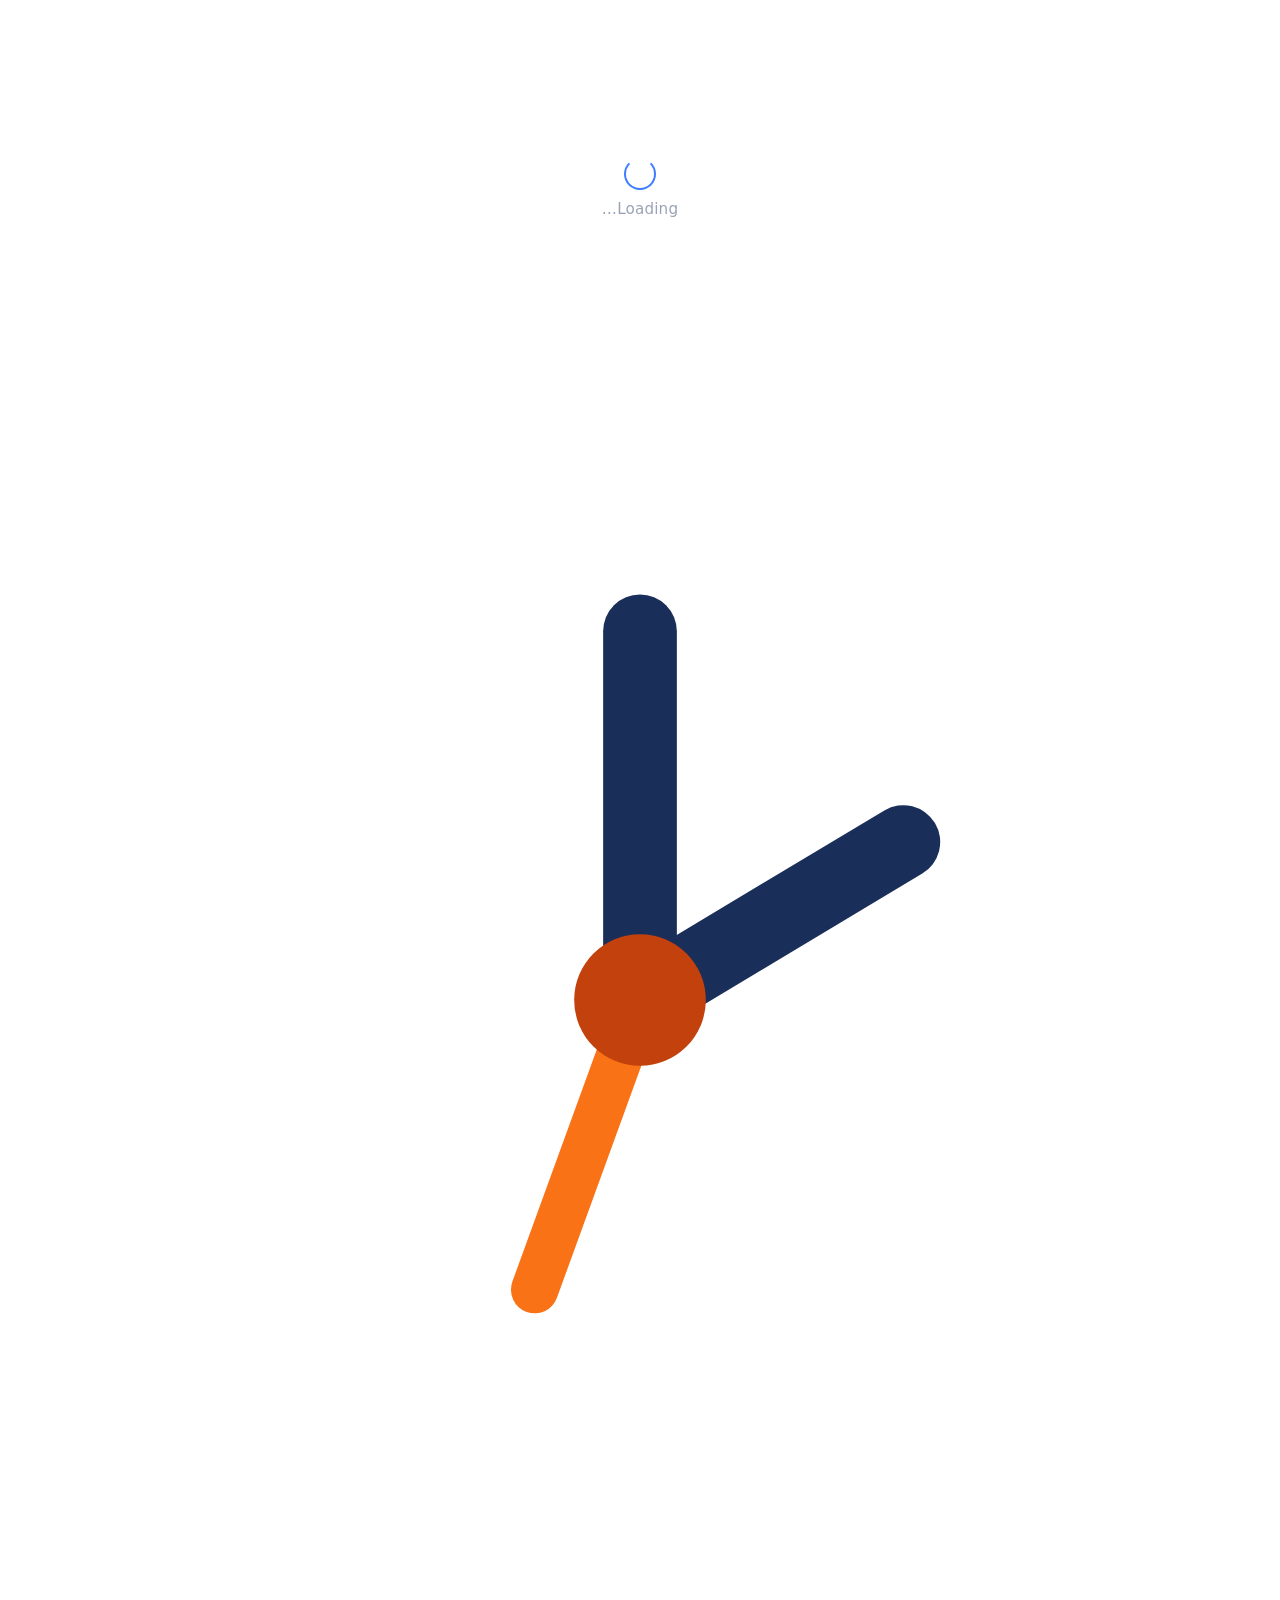
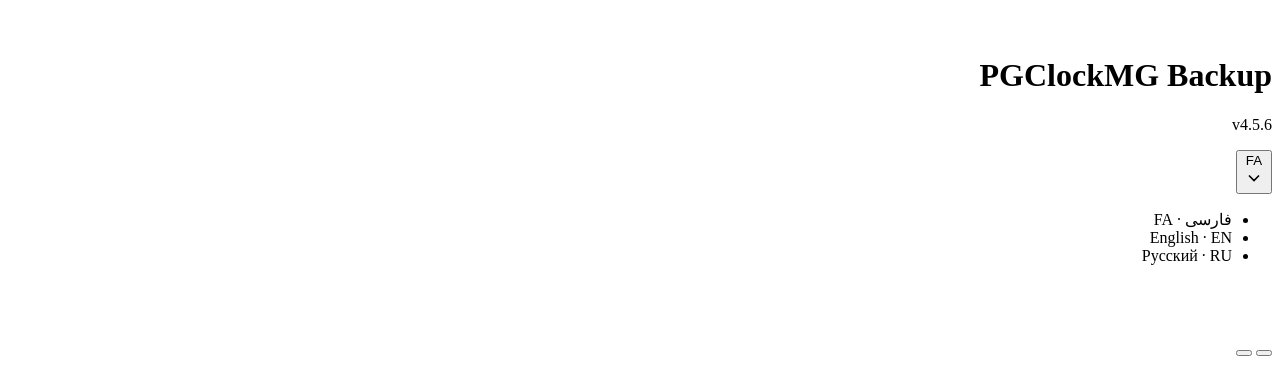
==== app/static/backup.html @ a063896e "chore: release v4.5.6 Ship Phase 1/2 hardening plus scoped password autofill/autopass vault.  Co-aut" ====
<!DOCTYPE html>
<html lang="fa" dir="rtl">
<head>
  <meta charset="UTF-8">
  <meta name="viewport" content="width=device-width, initial-scale=1, maximum-scale=1, user-scalable=no, viewport-fit=cover">
  <meta name="theme-color" content="#0f1218">
  <title>PGClockMG Backup</title>
  <link rel="stylesheet" href="/static/css/style.css?v=4.5.6">
  <link rel="stylesheet" href="/static/css/backup.css?v=4.5.6">
  <link rel="preconnect" href="https://fonts.googleapis.com">
  <link rel="preconnect" href="https://fonts.gstatic.com" crossorigin>
  <link rel="stylesheet" href="https://fonts.googleapis.com/css2?family=Manrope:wght@400;500;600;700&family=Vazirmatn:wght@400;500;600;700&display=swap" media="print" onload="this.media='all'">
  <noscript><link rel="stylesheet" href="https://fonts.googleapis.com/css2?family=Manrope:wght@400;500;600;700&family=Vazirmatn:wght@400;500;600;700&display=swap"></noscript>
  <style>
    /* Hide panels until boot decides login vs dashboard — prevents login flash */
    html.is-booting .panel { display: none !important; }
    html.is-booting .backup-tabs,
    html.is-booting #btnLogout { visibility: hidden; }
    .boot-splash {
      display: none;
      min-height: 40vh;
      align-items: center;
      justify-content: center;
      flex-direction: column;
      gap: 10px;
      color: #9aa3b5;
      font-family: system-ui, -apple-system, Segoe UI, sans-serif;
      font-size: 0.95rem;
      letter-spacing: 0.01em;
    }
    html.is-booting .boot-splash { display: flex; }
    .boot-splash-dot {
      width: 28px; height: 28px; border-radius: 50%;
      border: 2px solid #3d7dff; border-top-color: transparent;
      animation: bootspin 0.8s linear infinite;
    }
    @keyframes bootspin { to { transform: rotate(360deg); } }
  </style>
</head>
<body>
  <script>
    document.documentElement.classList.add("is-booting");
    // Last-resort reveal if backup.js fails to load/parse (blank UI otherwise).
    window.__pgBootSafety = setTimeout(function () {
      var root = document.documentElement;
      if (!root.classList.contains("is-booting")) return;
      root.classList.remove("is-booting");
      document.body.classList.add("is-booted");
      var splash = document.getElementById("bootSplash");
      if (splash) splash.hidden = true;
      var auth = document.getElementById("panel-auth");
      if (auth && !document.querySelector(".panel.active")) auth.classList.add("active");
    }, 6000);
  </script>
  <noscript>
    <div style="max-width:420px;margin:15vh auto;padding:24px;background:#182031;color:#e6e9ef;border-radius:12px;font-family:system-ui,sans-serif;line-height:1.6">
      JavaScript is required for PGClockMG Backup / برای پنل بکاپ باید JavaScript فعال باشد.
    </div>
  </noscript>
  <div class="app backup-app">
    <div id="bootSplash" class="boot-splash" role="status" aria-live="polite">
      <div class="boot-splash-dot" aria-hidden="true"></div>
      <span>Loading…</span>
    </div>

    <header class="header">
      <div class="header-brand">
        <div class="logo" aria-hidden="true">
          <svg class="icon" viewBox="0 0 48 48" fill="none" xmlns="http://www.w3.org/2000/svg">
            <circle cx="24" cy="24" r="20" fill="white" opacity="0.95"/>
            <line x1="24" y1="24" x2="24" y2="10" stroke="#1a2e5a" stroke-width="2.8" stroke-linecap="round"/>
            <line x1="24" y1="24" x2="34" y2="18" stroke="#1a2e5a" stroke-width="2.8" stroke-linecap="round"/>
            <line x1="24" y1="24" x2="20" y2="35" stroke="#f97316" stroke-width="1.8" stroke-linecap="round"/>
            <circle cx="24" cy="24" r="2.5" fill="#c2410c"/>
          </svg>
        </div>
        <div class="header-titles">
          <h1>PGClockMG Backup</h1>
          <p class="header-version" id="appVersion">v4.5.6</p>
        </div>
      </div>
      <div class="header-meta">
        <div class="backup-lang" id="langSwitch">
          <button type="button" class="backup-lang-trigger" id="langTrigger" aria-haspopup="listbox" aria-expanded="false" aria-label="Language">
            <span id="langCurrentLabel">FA</span>
            <svg class="backup-lang-caret" viewBox="0 0 24 24" fill="none" stroke="currentColor" stroke-width="2" aria-hidden="true"><path d="M6 9l6 6 6-6"/></svg>
          </button>
          <ul class="backup-lang-menu hidden" id="langMenu" role="listbox">
            <li role="option" tabindex="-1" data-lang="fa" aria-selected="false">فارسی · FA</li>
            <li role="option" tabindex="-1" data-lang="en" aria-selected="false">English · EN</li>
            <li role="option" tabindex="-1" data-lang="ru" aria-selected="false">Русский · RU</li>
          </ul>
        </div>
        <button type="button" class="btn btn-back btn-sm backup-logout-btn hidden" id="btnLogout" onclick="logoutBackup()"></button>
      </div>
    </header>

    <nav class="backup-tabs hidden" id="backupTabs" aria-label="Backup sections">
      <button type="button" class="backup-tab active" data-tab="dash" onclick="showBackupTab('dash')">
        <span class="backup-tab-ico" aria-hidden="true">
          <svg viewBox="0 0 24 24" fill="none" stroke="currentColor" stroke-width="1.75"><rect x="3" y="3" width="7" height="9" rx="1.5"/><rect x="14" y="3" width="7" height="5" rx="1.5"/><rect x="14" y="12" width="7" height="9" rx="1.5"/><rect x="3" y="16" width="7" height="5" rx="1.5"/></svg>
        </span>
        <span id="tabDash"></span>
      </button>
      <button type="button" class="backup-tab" data-tab="list" onclick="showBackupTab('list')">
        <span class="backup-tab-ico" aria-hidden="true">
          <svg viewBox="0 0 24 24" fill="none" stroke="currentColor" stroke-width="1.75"><path d="M21 15v4a2 2 0 0 1-2 2H5a2 2 0 0 1-2-2v-4"/><path d="M17 8l-5-5-5 5"/><path d="M12 3v12"/></svg>
        </span>
        <span id="tabList"></span>
      </button>
      <button type="button" class="backup-tab" data-tab="settings" onclick="showBackupTab('settings')">
        <span class="backup-tab-ico" aria-hidden="true">
          <svg viewBox="0 0 24 24" fill="none" stroke="currentColor" stroke-width="1.75"><circle cx="12" cy="12" r="3"/><path d="M19.4 15a1.7 1.7 0 0 0 .3 1.8l.1.1a2 2 0 1 1-2.8 2.8l-.1-.1a1.7 1.7 0 0 0-1.8-.3 1.7 1.7 0 0 0-1 1.5V21a2 2 0 1 1-4 0v-.1a1.7 1.7 0 0 0-1-1.5 1.7 1.7 0 0 0-1.8.3l-.1.1a2 2 0 1 1-2.8-2.8l.1-.1a1.7 1.7 0 0 0 .3-1.8 1.7 1.7 0 0 0-1.5-1H3a2 2 0 1 1 0-4h.1a1.7 1.7 0 0 0 1.5-1 1.7 1.7 0 0 0-.3-1.8l-.1-.1a2 2 0 1 1 2.8-2.8l.1.1a1.7 1.7 0 0 0 1.8.3H9a1.7 1.7 0 0 0 1-1.5V3a2 2 0 1 1 4 0v.1a1.7 1.7 0 0 0 1 1.5 1.7 1.7 0 0 0 1.8-.3l.1-.1a2 2 0 1 1 2.8 2.8l-.1.1a1.7 1.7 0 0 0-.3 1.8V9a1.7 1.7 0 0 0 1.5 1H21a2 2 0 1 1 0 4h-.1a1.7 1.7 0 0 0-1.5 1z"/></svg>
        </span>
        <span id="tabSettings"></span>
      </button>
    </nav>

    <main class="main">
      <div id="backupToastHost" class="backup-toast-host" aria-live="polite" aria-relevant="additions"></div>

      <section class="panel" id="panel-auth">
        <div class="welcome-card backup-auth-card">
          <div class="welcome-header">
            <div class="choice-icon icon-tone-orange" aria-hidden="true">
              <svg class="icon" viewBox="0 0 24 24" fill="none" stroke="currentColor" stroke-width="1.75"><rect x="5" y="11" width="14" height="10" rx="2"/><path d="M8 11V8a4 4 0 0 1 8 0v3"/></svg>
            </div>
            <h2 id="authTitle">ورود به پنل بکاپ</h2>
            <p class="desc" id="authDesc">با رمز همین پنل وارد شوید.</p>
          </div>
          <div class="welcome-body">
            <div id="authError" class="warning-card hidden"></div>
            <div class="form-group">
              <label id="lblPassword">رمز عبور</label>
              <input type="password" id="authPassword" autocomplete="new-password" class="text-input">
            </div>
            <div class="form-group hidden" id="authConfirmWrap">
              <label id="lblPasswordConfirm"></label>
              <input type="password" id="authPasswordConfirm" autocomplete="new-password" class="text-input">
              <p class="desc-sm" id="authPolicy"></p>
            </div>
            <div class="form-group hidden" id="authSetupTokenWrap">
              <label id="lblSetupToken"></label>
              <input type="text" id="authSetupToken" autocomplete="off" class="text-input" spellcheck="false">
              <p class="desc-sm" id="authSetupTokenHint"></p>
            </div>
            <div class="actions actions-center">
              <button type="button" class="btn btn-primary" id="btnAuthSubmit" onclick="submitAuth()">ورود</button>
            </div>
          </div>
        </div>
      </section>

      <section class="panel" id="panel-dash">
        <div class="backup-page-head">
          <div>
            <h2 id="dashH2"></h2>
            <p class="desc" id="dashDesc"></p>
          </div>
        </div>

        <div id="dashUpdateBanner" class="backup-update-banner hidden" role="status">
          <div class="backup-update-banner-main">
            <span class="choice-icon icon-tone-orange" aria-hidden="true">
              <svg class="icon" viewBox="0 0 24 24" fill="none" stroke="currentColor" stroke-width="1.75"><path d="M12 3v12"/><path d="M7 10l5 5 5-5"/><path d="M5 19h14"/></svg>
            </span>
            <div class="backup-update-banner-copy">
              <strong id="dashUpdateTitle"></strong>
              <p class="desc-sm" id="dashUpdateSub"></p>
            </div>
          </div>
          <div class="backup-update-banner-actions">
            <button type="button" class="btn btn-primary btn-sm" id="btnDashUpdateGo" onclick="goUpdateSettings()"></button>
          </div>
        </div>

        <div id="dashError" class="warning-card hidden backup-top-error" role="alert">
          <div class="backup-error-row">
            <div class="backup-error-body" id="dashErrorBody"></div>
            <button type="button" class="btn btn-back btn-sm" id="btnClearLastError" onclick="clearLastError()"></button>
          </div>
        </div>

        <div class="backup-dash-stack">
          <div class="backup-icon-grid" id="dashHealthGrid"></div>

          <div id="dashPgCard" class="info-box backup-section-card backup-pg-card backup-status-card">
            <div class="backup-section-head">
              <span class="choice-icon icon-tone-blue" id="dashPgIcon" aria-hidden="true">
                <svg class="icon" viewBox="0 0 24 24" fill="none" stroke="currentColor" stroke-width="1.75"><path d="M12 3l8 4v6c0 5-3.5 8.5-8 10-4.5-1.5-8-5-8-10V7l8-4z"/></svg>
              </span>
              <div class="backup-section-head-body">
                <h3 id="dashPgTitle"></h3>
                <p class="desc-sm" id="dashPgSub"></p>
              </div>
            </div>
            <div id="dashPgSpecs" class="specs-grid backup-pg-specs"></div>
            <div class="backup-pg-actions" id="dashPgActions" hidden>
              <a class="btn btn-primary" id="btnOpenPanel" href="#" target="_blank" rel="noopener"></a>
              <p class="desc-sm backup-panel-url" id="dashPgUrl" dir="ltr"></p>
            </div>
          </div>

          <div class="backup-split-grid">
            <div class="info-box backup-section-card backup-status-card" id="dashLast"></div>
            <div class="info-box backup-section-card backup-status-card" id="dashDelivery"></div>
          </div>
        </div>
      </section>

      <section class="panel" id="panel-list">
        <div class="backup-page-head">
          <div>
            <h2 id="listH2"></h2>
            <p class="desc" id="listDesc"></p>
            <p class="desc-sm backup-path-line" id="listBackupPath" dir="ltr" hidden></p>
          </div>
          <button type="button" class="btn btn-primary" id="btnBackupNowList" onclick="createBackupNow()"></button>
        </div>
        <div id="backupProgress" class="backup-run-box hidden" role="status" aria-live="polite">
          <div class="backup-section-head">
            <span class="choice-icon icon-tone-neutral" id="backupProgressIcon" aria-hidden="true">
              <svg class="icon" viewBox="0 0 24 24" fill="none" stroke="currentColor" stroke-width="1.75"><path d="M12 3v4"/><path d="M12 17v4"/><path d="M3 12h4"/><path d="M17 12h4"/><circle cx="12" cy="12" r="3"/></svg>
            </span>
            <p id="backupProgressTitle" class="desc-sm" style="margin:0"></p>
          </div>
          <div class="backup-progress-meta">
            <div class="backup-progress-track" aria-hidden="true">
              <div class="backup-progress-bar" id="backupProgressBar" style="width:0%"></div>
            </div>
            <span class="backup-progress-pct" id="backupProgressPct" dir="ltr">0%</span>
          </div>
          <pre id="backupProgressLog" class="backup-log"></pre>
        </div>
        <div id="backupList" class="backup-list"></div>
      </section>

      <section class="panel" id="panel-settings">
        <div class="backup-page-head">
          <div>
            <h2 id="setH2"></h2>
            <p class="desc" id="setDesc"></p>
          </div>
        </div>

        <div class="backup-settings-stack">
          <article class="backup-settings-card" id="setSchedCard">
            <div class="backup-settings-head">
              <span class="choice-icon icon-tone-blue" aria-hidden="true">
                <svg class="icon" viewBox="0 0 24 24" fill="none" stroke="currentColor" stroke-width="1.75"><circle cx="12" cy="12" r="9"/><path d="M12 7v5l3 2"/></svg>
              </span>
              <div class="backup-settings-head-body">
                <h3 class="section-title" id="setSchedTitle"></h3>
                <p class="desc-sm" id="setSchedHint"></p>
              </div>
            </div>
            <div class="backup-switch-row backup-switch-row-inset backup-enable-box">
              <span class="backup-switch-label" id="lblSchedEnabled"></span>
              <label class="ios-toggle" for="schedEnabled" id="lblSchedEnabledWrap">
                <input type="checkbox" id="schedEnabled" role="switch">
                <span class="ios-toggle-track"><span class="ios-toggle-thumb"></span></span>
              </label>
            </div>
            <div class="form-row">
              <div class="form-group">
                <label id="lblSchedInterval"></label>
                <div class="backup-select" id="schedIntervalSelect">
                  <button type="button" class="backup-select-trigger" id="schedIntervalTrigger" aria-haspopup="listbox" aria-expanded="false">
                    <span id="schedIntervalLabel">24</span>
                    <svg class="backup-select-caret" viewBox="0 0 24 24" fill="none" stroke="currentColor" stroke-width="2" aria-hidden="true"><path d="M6 9l6 6 6-6"/></svg>
                  </button>
                  <ul class="backup-select-menu hidden" id="schedIntervalMenu" role="listbox">
                    <li role="option" tabindex="-1" data-value="0.5" aria-selected="false">0.5</li>
                    <li role="option" tabindex="-1" data-value="1" aria-selected="false">1</li>
                    <li role="option" tabindex="-1" data-value="2" aria-selected="false">2</li>
                    <li role="option" tabindex="-1" data-value="3" aria-selected="false">3</li>
                    <li role="option" tabindex="-1" data-value="6" aria-selected="false">6</li>
                    <li role="option" tabindex="-1" data-value="8" aria-selected="false">8</li>
                    <li role="option" tabindex="-1" data-value="12" aria-selected="false">12</li>
                    <li role="option" tabindex="-1" data-value="24" aria-selected="true">24</li>
                  </ul>
                  <input type="hidden" id="schedInterval" value="24">
                </div>
              </div>
              <div class="form-group">
                <label id="lblSchedTimezone"></label>
                <div class="backup-select" id="schedTimezoneSelect">
                  <button type="button" class="backup-select-trigger" id="schedTimezoneTrigger" aria-haspopup="listbox" aria-expanded="false">
                    <span id="schedTimezoneLabel">UTC</span>
                    <svg class="backup-select-caret" viewBox="0 0 24 24" fill="none" stroke="currentColor" stroke-width="2" aria-hidden="true"><path d="M6 9l6 6 6-6"/></svg>
                  </button>
                  <ul class="backup-select-menu hidden" id="schedTimezoneMenu" role="listbox">
                    <li role="option" tabindex="-1" data-value="Asia/Tehran" aria-selected="false">Asia/Tehran</li>
                    <li role="option" tabindex="-1" data-value="Europe/Moscow" aria-selected="false">Europe/Moscow</li>
                    <li role="option" tabindex="-1" data-value="UTC" aria-selected="true">UTC</li>
                  </ul>
                  <input type="hidden" id="schedTimezone" value="UTC">
                </div>
              </div>
            </div>
            <div class="form-row">
              <div class="form-group">
                <label id="lblRetention"></label>
                <input type="number" min="1" max="100" id="retentionCount" class="text-input">
              </div>
              <div class="form-group">
                <label id="lblRetentionDays"></label>
                <input type="number" min="0" max="3650" id="retentionDays" class="text-input" placeholder="0">
                <p class="desc-sm" id="retentionDaysHint"></p>
              </div>
            </div>
            <div class="backup-switch-row backup-switch-row-inset">
              <span class="backup-switch-label" id="lblSchedTelegram"></span>
              <label class="ios-toggle" for="schedTelegram">
                <input type="checkbox" id="schedTelegram" role="switch">
                <span class="ios-toggle-track"><span class="ios-toggle-thumb"></span></span>
              </label>
            </div>
            <div class="backup-switch-row backup-switch-row-inset">
              <span class="backup-switch-label" id="lblSchedNotifyFail"></span>
              <label class="ios-toggle" for="schedNotifyFail">
                <input type="checkbox" id="schedNotifyFail" role="switch">
                <span class="ios-toggle-track"><span class="ios-toggle-thumb"></span></span>
              </label>
            </div>
            <div class="backup-switch-row backup-switch-row-inset">
              <span class="backup-switch-label" id="lblIntegrityVerify"></span>
              <label class="ios-toggle" for="integrityVerify">
                <input type="checkbox" id="integrityVerify" role="switch" checked>
                <span class="ios-toggle-track"><span class="ios-toggle-thumb"></span></span>
              </label>
            </div>
            <p class="desc-sm" id="schedNextHint" style="margin-top:10px"></p>
            <div class="actions backup-actions-wrap backup-section-save">
              <button type="button" class="btn btn-primary" id="btnSaveSched" onclick="saveSettingsSection('schedule')"></button>
            </div>
          </article>

          <article class="backup-settings-card" id="setTgCard">
            <div class="backup-settings-head">
              <span class="choice-icon icon-tone-cyan" aria-hidden="true">
                <svg class="icon" viewBox="0 0 24 24" fill="none" stroke="currentColor" stroke-width="1.75"><path d="M22 3L11 14"/><path d="M22 3l-7 19-3-8-8-3 18-8z"/></svg>
              </span>
              <div class="backup-settings-head-body">
                <div class="backup-tg-title-row">
                  <h3 class="section-title" id="setTgTitle"></h3>
                  <span id="tgStatusTag" class="backup-status-tag is-unknown" role="status">…</span>
                </div>
                <p class="desc-sm" id="setTgHint"></p>
              </div>
            </div>
            <div class="backup-switch-row backup-switch-row-inset backup-enable-box">
              <span class="backup-switch-label" id="lblTgEnabled"></span>
              <label class="ios-toggle" for="tgEnabled">
                <input type="checkbox" id="tgEnabled" role="switch">
                <span class="ios-toggle-track"><span class="ios-toggle-thumb"></span></span>
              </label>
            </div>
            <div class="form-group">
              <label id="lblTgToken"></label>
              <input type="password" id="tgToken" class="text-input" autocomplete="off">
              <p class="desc-sm" id="tgTokenHint"></p>
            </div>
            <div class="form-group">
              <label id="lblTgChat"></label>
              <input type="text" id="tgChat" class="text-input" autocomplete="off">
            </div>
            <div class="form-group">
              <label id="lblTgTopic"></label>
              <input type="number" id="tgTopic" class="text-input" min="1" step="1" placeholder="optional">
              <p class="desc-sm" id="tgTopicHint"></p>
            </div>
            <div class="form-row">
              <div class="form-group">
                <label id="lblTgChat2"></label>
                <input type="text" id="tgChat2" class="text-input" autocomplete="off" placeholder="optional">
              </div>
              <div class="form-group">
                <label id="lblTgTopic2"></label>
                <input type="number" id="tgTopic2" class="text-input" min="1" step="1" placeholder="optional">
              </div>
            </div>
            <p class="desc-sm" id="tgDestHint"></p>
            <div class="form-group">
              <label id="lblTgCaption"></label>
              <textarea id="tgCaption" class="text-input" rows="5"></textarea>
              <p class="desc-sm" id="tgCaptionHint"></p>
            </div>
            <div class="actions backup-actions-wrap">
              <button type="button" class="btn btn-orange" id="btnTgTest" onclick="testTelegram()"></button>
              <button type="button" class="btn btn-primary" id="btnSaveTg" onclick="saveSettingsSection('telegram')"></button>
            </div>
          </article>

          <article class="backup-settings-card" id="setWebhookCard">
            <div class="backup-settings-head">
              <span class="choice-icon icon-tone-green" aria-hidden="true">
                <svg class="icon" viewBox="0 0 24 24" fill="none" stroke="currentColor" stroke-width="1.75"><path d="M10 13a5 5 0 0 0 7.07 0l2.12-2.12a5 5 0 0 0-7.07-7.07L10.7 5.2"/><path d="M14 11a5 5 0 0 0-7.07 0L4.8 13.12a5 5 0 0 0 7.07 7.07L13.3 18.8"/></svg>
              </span>
              <div class="backup-settings-head-body">
                <h3 class="section-title" id="setWebhookTitle"></h3>
                <p class="desc-sm" id="setWebhookHint"></p>
              </div>
            </div>
            <div class="backup-switch-row backup-switch-row-inset backup-enable-box">
              <span class="backup-switch-label" id="lblWebhookEnabled"></span>
              <label class="ios-toggle" for="webhookEnabled">
                <input type="checkbox" id="webhookEnabled" role="switch">
                <span class="ios-toggle-track"><span class="ios-toggle-thumb"></span></span>
              </label>
            </div>
            <div class="form-group">
              <label id="lblWebhookUrl"></label>
              <input type="url" id="webhookUrl" class="text-input" placeholder="https://example.com/hooks/backup" autocomplete="off">
            </div>
            <div class="actions backup-actions-wrap backup-section-save">
              <button type="button" class="btn btn-primary" id="btnSaveWebhook" onclick="saveSettingsSection('webhook')"></button>
            </div>
          </article>

          <article class="backup-settings-card" id="setProxyCard">
            <div class="backup-settings-head">
              <span class="choice-icon icon-tone-orange" aria-hidden="true">
                <svg class="icon" viewBox="0 0 24 24" fill="none" stroke="currentColor" stroke-width="1.75"><path d="M4 12h16"/><path d="M12 4v16"/><circle cx="12" cy="12" r="9"/></svg>
              </span>
              <div class="backup-settings-head-body">
                <h3 class="section-title" id="setProxyTitle"></h3>
                <p class="desc-sm" id="setProxyHint"></p>
              </div>
            </div>
            <div class="backup-switch-row backup-switch-row-inset backup-enable-box">
              <span class="backup-switch-label" id="lblProxyEnabled"></span>
              <label class="ios-toggle" for="proxyEnabled">
                <input type="checkbox" id="proxyEnabled" role="switch">
                <span class="ios-toggle-track"><span class="ios-toggle-thumb"></span></span>
              </label>
            </div>
            <div class="form-group">
              <label id="lblProxyType"></label>
              <div class="backup-select" id="proxyTypeSelect">
                <button type="button" class="backup-select-trigger" id="proxyTypeTrigger" aria-haspopup="listbox" aria-expanded="false">
                  <span id="proxyTypeLabel">SOCKS5</span>
                  <svg class="backup-select-caret" viewBox="0 0 24 24" fill="none" stroke="currentColor" stroke-width="2" aria-hidden="true"><path d="M6 9l6 6 6-6"/></svg>
                </button>
                <ul class="backup-select-menu hidden" id="proxyTypeMenu" role="listbox">
                  <li role="option" tabindex="-1" data-value="socks5" aria-selected="true">SOCKS5</li>
                  <li role="option" tabindex="-1" data-value="http" aria-selected="false">HTTP</li>
                </ul>
                <input type="hidden" id="proxyType" value="socks5">
              </div>
            </div>
            <div class="form-row">
              <div class="form-group">
                <label id="lblProxyHost"></label>
                <input type="text" id="proxyHost" class="text-input">
              </div>
              <div class="form-group">
                <label id="lblProxyPort"></label>
                <input type="number" id="proxyPort" class="text-input" min="1" max="65535">
              </div>
            </div>
            <div class="form-row">
              <div class="form-group">
                <label id="lblProxyUser"></label>
                <input type="text" id="proxyUser" class="text-input" autocomplete="off">
              </div>
              <div class="form-group">
                <label id="lblProxyPass"></label>
                <input type="password" id="proxyPass" class="text-input" autocomplete="off">
              </div>
            </div>
            <div class="actions backup-actions-wrap backup-section-save">
              <button type="button" class="btn btn-primary" id="btnSaveProxy" onclick="saveSettingsSection('proxy')"></button>
            </div>
          </article>

          <article class="backup-settings-card" id="setUpdateCard">
            <div class="backup-settings-head">
              <span class="choice-icon icon-tone-blue" aria-hidden="true">
                <svg class="icon" viewBox="0 0 24 24" fill="none" stroke="currentColor" stroke-width="1.75"><path d="M12 3v12"/><path d="M7 10l5 5 5-5"/><path d="M5 19h14"/></svg>
              </span>
              <div class="backup-settings-head-body">
                <h3 class="section-title" id="setUpdateTitle"></h3>
                <p class="desc-sm" id="setUpdateHint"></p>
              </div>
            </div>
            <div class="backup-update-meta" id="updateMeta">
              <div class="specs-grid backup-pg-specs">
                <div class="specs-item">
                  <span class="specs-label" id="lblUpdateCurrent"></span>
                  <span class="specs-value" id="updateCurrentVer" dir="ltr">—</span>
                </div>
                <div class="specs-item">
                  <span class="specs-label" id="lblUpdateLatest"></span>
                  <span class="specs-value" id="updateLatestVer" dir="ltr">—</span>
                </div>
              </div>
            </div>
            <div class="backup-changelog hidden" id="updateChangelogWrap">
              <h4 class="backup-changelog-title" id="lblUpdateChangelog"></h4>
              <pre class="backup-changelog-body" id="updateChangelog"></pre>
            </div>
            <div id="updateProgress" class="backup-run-box hidden" style="margin-top:12px;margin-bottom:0" role="status">
              <p id="updateProgressTitle" class="desc-sm" style="margin:0 0 8px"></p>
              <div class="backup-progress-meta">
                <div class="backup-progress-track" aria-hidden="true">
                  <div class="backup-progress-bar is-green" id="updateProgressBar" style="width:0%"></div>
                </div>
                <span class="backup-progress-pct" id="updateProgressPct" dir="ltr">0%</span>
              </div>
              <pre id="updateProgressLog" class="backup-log"></pre>
            </div>
            <div class="actions backup-actions-wrap">
              <button type="button" class="btn btn-back" id="btnUpdateCheck" onclick="checkForUpdate(true)"></button>
              <button type="button" class="btn btn-primary" id="btnUpdateApply" onclick="applyPanelUpdate()" disabled></button>
            </div>
          </article>

          <article class="backup-settings-card" id="setPassCard">
            <div class="backup-settings-head">
              <span class="choice-icon icon-tone-red" aria-hidden="true">
                <svg class="icon" viewBox="0 0 24 24" fill="none" stroke="currentColor" stroke-width="1.75"><rect x="5" y="11" width="14" height="10" rx="2"/><path d="M8 11V8a4 4 0 0 1 8 0v3"/></svg>
              </span>
              <div class="backup-settings-head-body">
                <h3 class="section-title" id="setPassTitle"></h3>
                <p class="desc-sm" id="setPassHint"></p>
              </div>
            </div>
            <div class="form-group">
              <label id="lblCurrentPass"></label>
              <input type="password" id="currentPassword" class="text-input" autocomplete="current-password">
            </div>
            <div class="form-group">
              <label id="lblNewPass"></label>
              <input type="password" id="newPassword" class="text-input" autocomplete="new-password">
            </div>
            <div class="form-group">
              <label id="lblNewPassConfirm"></label>
              <input type="password" id="newPasswordConfirm" class="text-input" autocomplete="new-password">
            </div>
            <div class="actions backup-actions-wrap backup-section-save">
              <button type="button" class="btn btn-primary" id="btnSavePass" onclick="saveSettingsSection('password')"></button>
            </div>
          </article>
        </div>
      </section>

      <section class="panel" id="panel-stream">
        <div class="backup-page-head">
          <div>
            <h2 id="streamH2"></h2>
          </div>
        </div>
        <div class="backup-settings-card backup-stream-help">
          <p class="desc" id="streamDesc"></p>
          <ol class="backup-stream-steps" id="streamSteps"></ol>
        </div>
        <div class="backup-settings-card">
          <div class="backup-switch-row" style="margin-bottom:14px">
            <h3 class="section-title" id="streamConnTitle" style="margin:0"></h3>
            <span id="streamStatusTag" class="backup-status-tag is-unknown" role="status">…</span>
          </div>
          <div class="form-group">
            <label id="lblStreamUrl"></label>
            <input type="text" id="streamUrl" class="text-input" placeholder="http://DEST_IP:7000">
            <p class="desc-sm backup-field-caption" id="streamUrlHint"></p>
          </div>
          <div class="form-group">
            <label id="lblStreamToken"></label>
            <input type="text" id="streamToken" class="text-input" autocomplete="off">
            <p class="desc-sm backup-field-caption" id="streamTokenHint"></p>
          </div>
          <input type="hidden" id="streamBackupId">
          <div class="actions backup-actions-wrap">
            <button type="button" class="btn btn-back" id="btnStreamBack" onclick="showBackupTab('list')"></button>
            <button type="button" class="btn btn-primary" id="btnStreamSend" onclick="sendStream()"></button>
          </div>
          <div id="streamProgress" class="backup-run-box hidden" style="margin-top:14px;margin-bottom:0" role="status" aria-live="polite">
            <div class="backup-section-head" style="margin-bottom:8px;align-items:center">
              <span class="choice-icon icon-tone-neutral" aria-hidden="true">
                <svg class="icon" viewBox="0 0 24 24" fill="none" stroke="currentColor" stroke-width="1.75"><path d="M16 3h5v5"/><path d="M4 20L21 3"/><path d="M21 16v5h-5"/></svg>
              </span>
              <p id="streamProgressTitle" class="desc-sm" style="margin:0"></p>
            </div>
            <div class="backup-progress-track" aria-hidden="true">
              <div class="backup-progress-bar" id="streamProgressBar" style="width:0%"></div>
            </div>
            <p id="streamProgressMeta" class="desc-sm" style="margin:8px 0 0;direction:ltr;text-align:left"></p>
          </div>
          <div id="streamMsg" class="info-box hidden" style="margin-top:12px"></div>
        </div>
      </section>

    </main>
  </div>

  <div id="backupModal" class="modal-overlay hidden" role="dialog" aria-modal="true" aria-labelledby="backupModalTitle">
    <div class="modal-card">
      <h3 id="backupModalTitle"></h3>
      <p id="backupModalBody"></p>
      <div class="modal-actions">
        <button type="button" class="btn btn-primary" id="backupModalOk"></button>
        <button type="button" class="btn btn-ghost" id="backupModalCancel"></button>
      </div>
    </div>
  </div>

  <script src="/static/js/backup.js?v=4.5.6"></script>
</body>
</html>
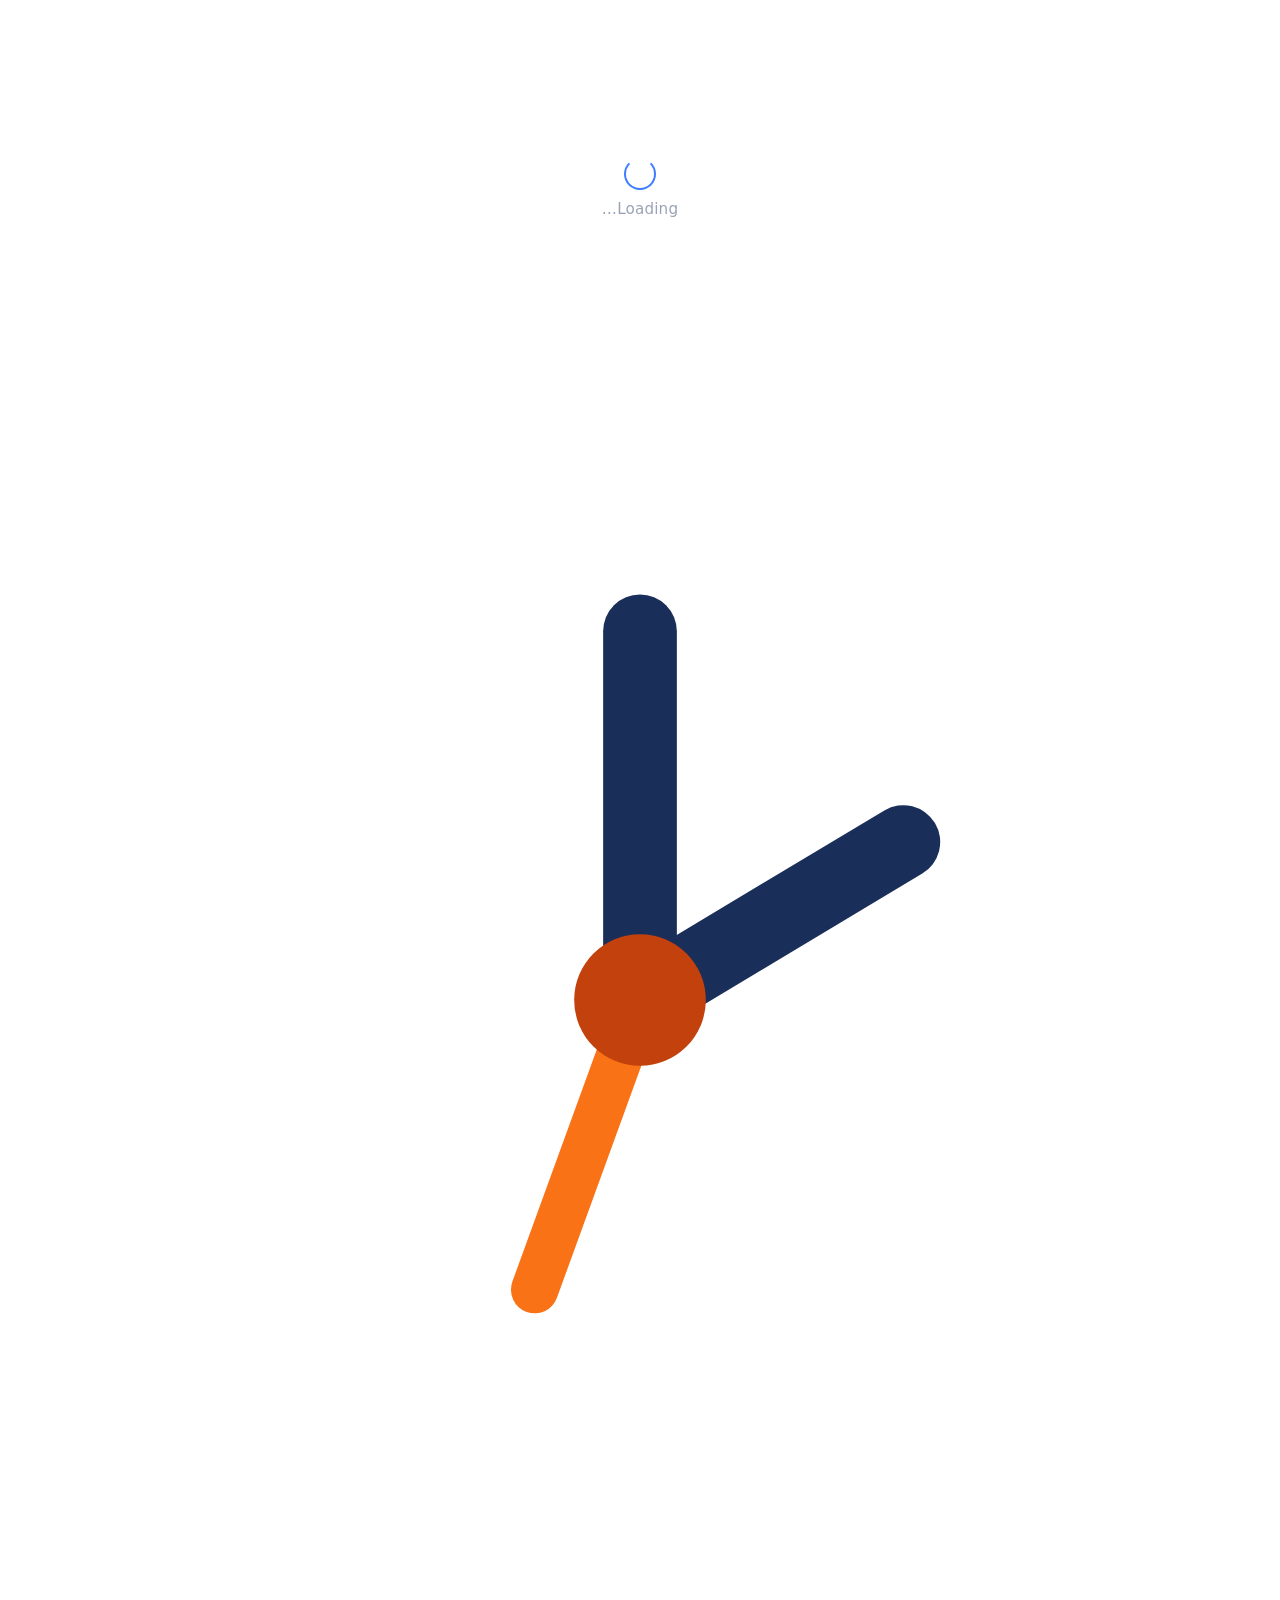
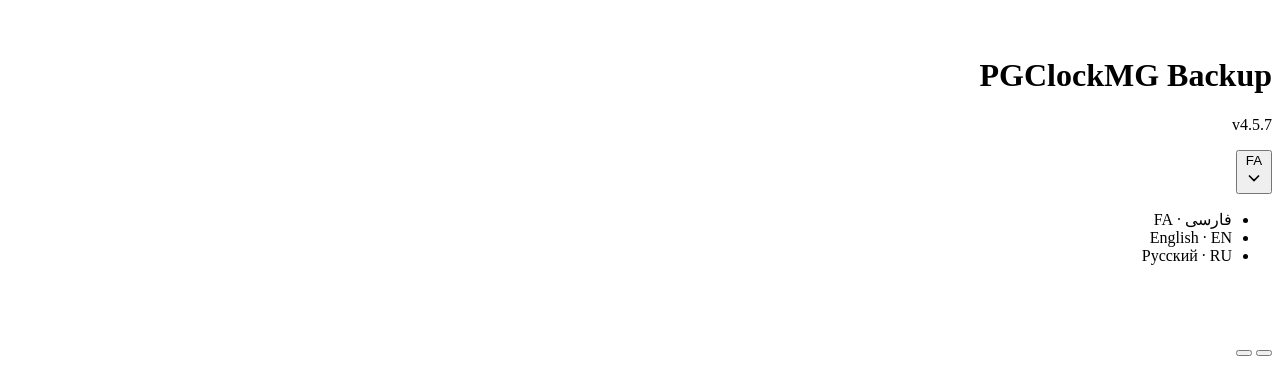
==== commit b72ca73e: "chore: release v4.5.7 Bump panel version for hosts orphan inbound_tag retarget (no DELETE) so restor" ====
--- a/app/static/backup.html
+++ b/app/static/backup.html
@@ -5,8 +5,8 @@
   <meta name="viewport" content="width=device-width, initial-scale=1, maximum-scale=1, user-scalable=no, viewport-fit=cover">
   <meta name="theme-color" content="#0f1218">
   <title>PGClockMG Backup</title>
-  <link rel="stylesheet" href="/static/css/style.css?v=4.5.6">
-  <link rel="stylesheet" href="/static/css/backup.css?v=4.5.6">
+  <link rel="stylesheet" href="/static/css/style.css?v=4.5.7">
+  <link rel="stylesheet" href="/static/css/backup.css?v=4.5.7">
   <link rel="preconnect" href="https://fonts.googleapis.com">
   <link rel="preconnect" href="https://fonts.gstatic.com" crossorigin>
   <link rel="stylesheet" href="https://fonts.googleapis.com/css2?family=Manrope:wght@400;500;600;700&family=Vazirmatn:wght@400;500;600;700&display=swap" media="print" onload="this.media='all'">
@@ -76,7 +76,7 @@
         </div>
         <div class="header-titles">
           <h1>PGClockMG Backup</h1>
-          <p class="header-version" id="appVersion">v4.5.6</p>
+          <p class="header-version" id="appVersion">v4.5.7</p>
         </div>
       </div>
       <div class="header-meta">
@@ -605,6 +605,6 @@
     </div>
   </div>
 
-  <script src="/static/js/backup.js?v=4.5.6"></script>
+  <script src="/static/js/backup.js?v=4.5.7"></script>
 </body>
 </html>
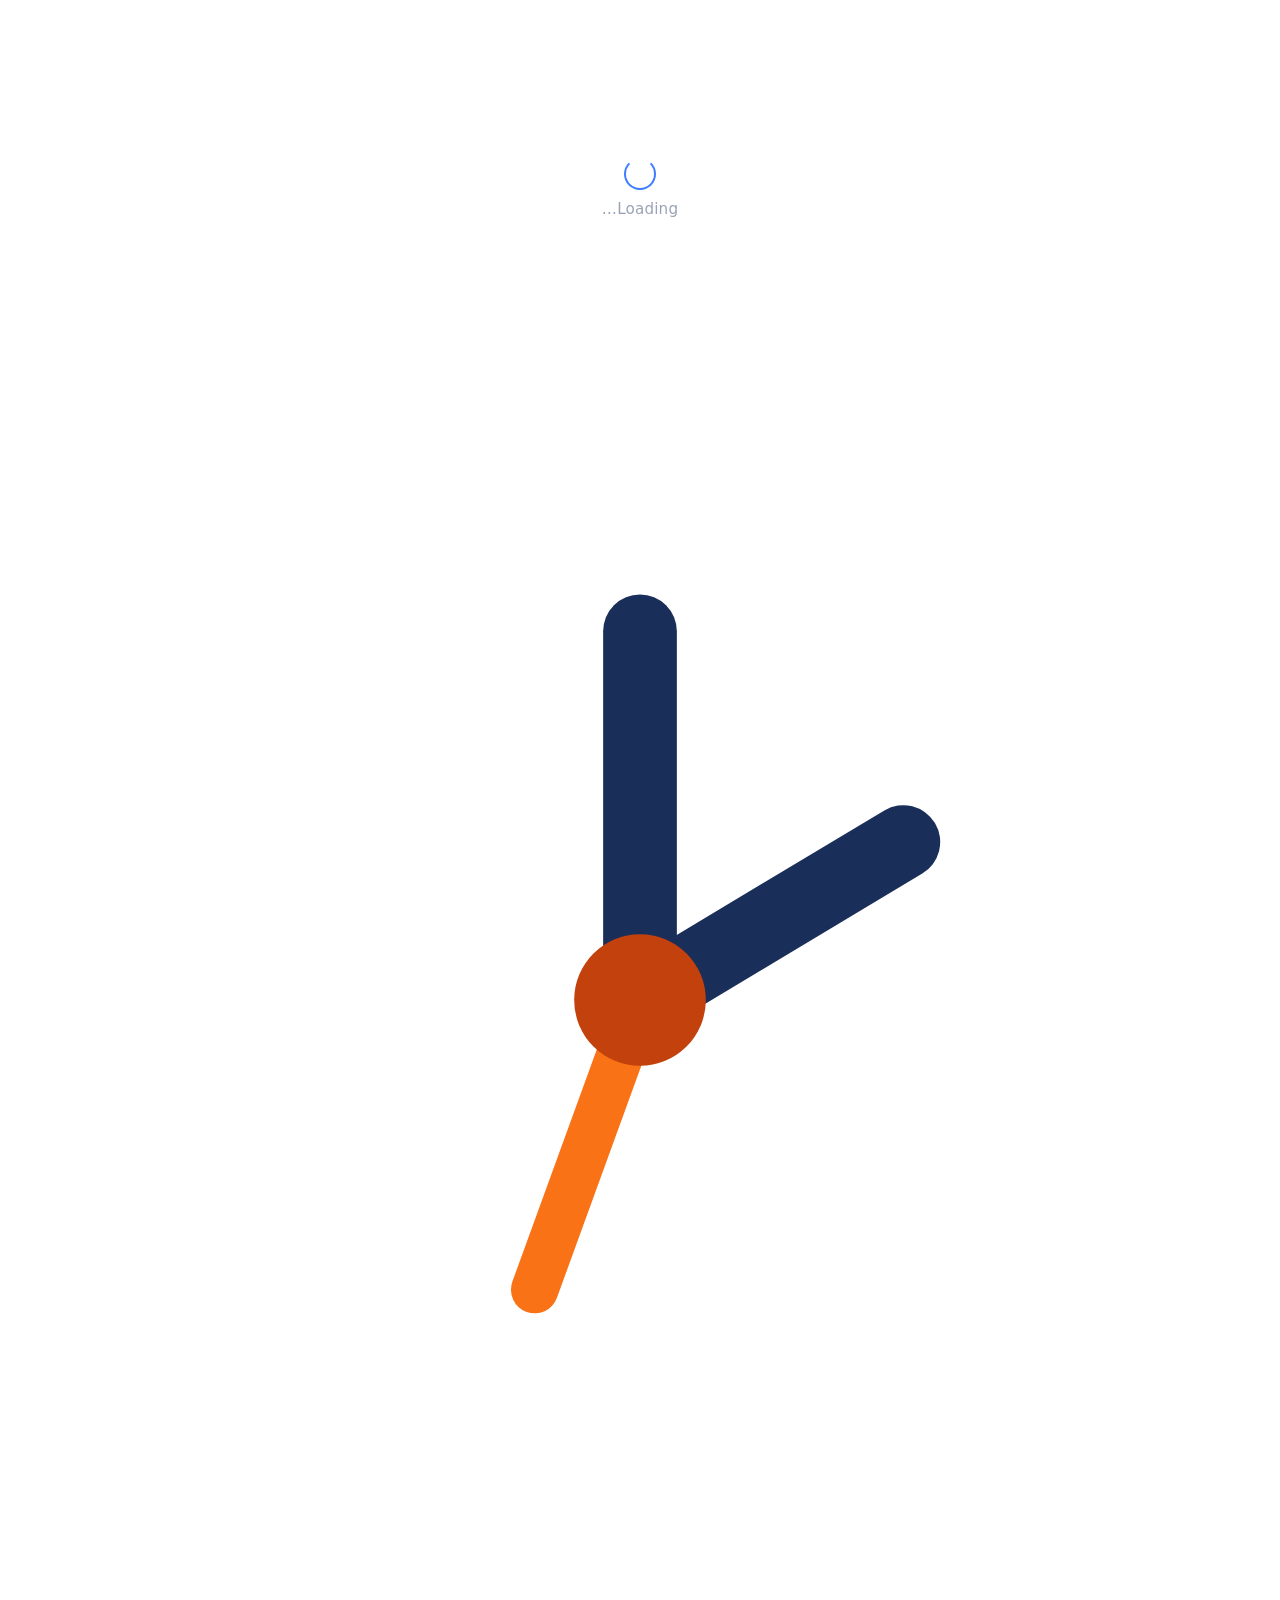
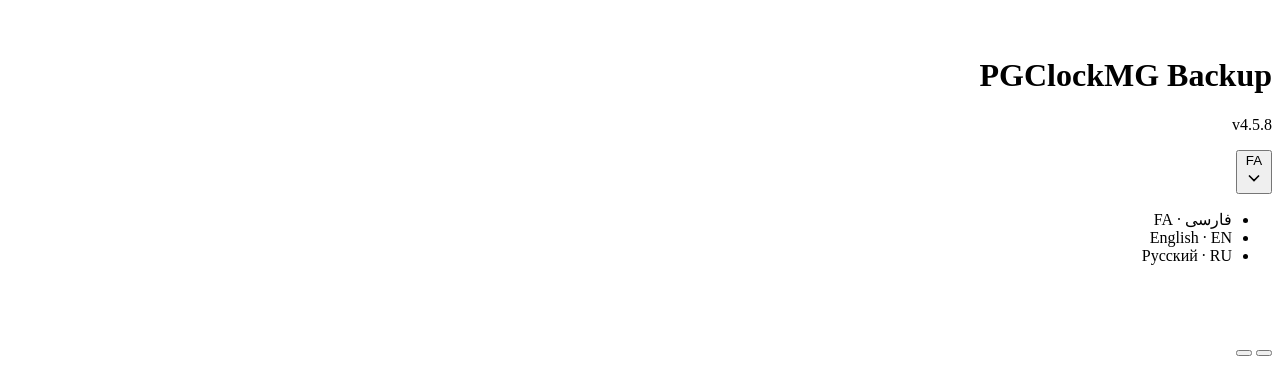
==== commit 426334ed: "chore: release v4.5.8 Bump panel version for hosts address/host/sni sanitization on migrate convert." ====
--- a/app/static/backup.html
+++ b/app/static/backup.html
@@ -5,8 +5,8 @@
   <meta name="viewport" content="width=device-width, initial-scale=1, maximum-scale=1, user-scalable=no, viewport-fit=cover">
   <meta name="theme-color" content="#0f1218">
   <title>PGClockMG Backup</title>
-  <link rel="stylesheet" href="/static/css/style.css?v=4.5.7">
-  <link rel="stylesheet" href="/static/css/backup.css?v=4.5.7">
+  <link rel="stylesheet" href="/static/css/style.css?v=4.5.8">
+  <link rel="stylesheet" href="/static/css/backup.css?v=4.5.8">
   <link rel="preconnect" href="https://fonts.googleapis.com">
   <link rel="preconnect" href="https://fonts.gstatic.com" crossorigin>
   <link rel="stylesheet" href="https://fonts.googleapis.com/css2?family=Manrope:wght@400;500;600;700&family=Vazirmatn:wght@400;500;600;700&display=swap" media="print" onload="this.media='all'">
@@ -76,7 +76,7 @@
         </div>
         <div class="header-titles">
           <h1>PGClockMG Backup</h1>
-          <p class="header-version" id="appVersion">v4.5.7</p>
+          <p class="header-version" id="appVersion">v4.5.8</p>
         </div>
       </div>
       <div class="header-meta">
@@ -605,6 +605,6 @@
     </div>
   </div>
 
-  <script src="/static/js/backup.js?v=4.5.7"></script>
+  <script src="/static/js/backup.js?v=4.5.8"></script>
 </body>
 </html>
